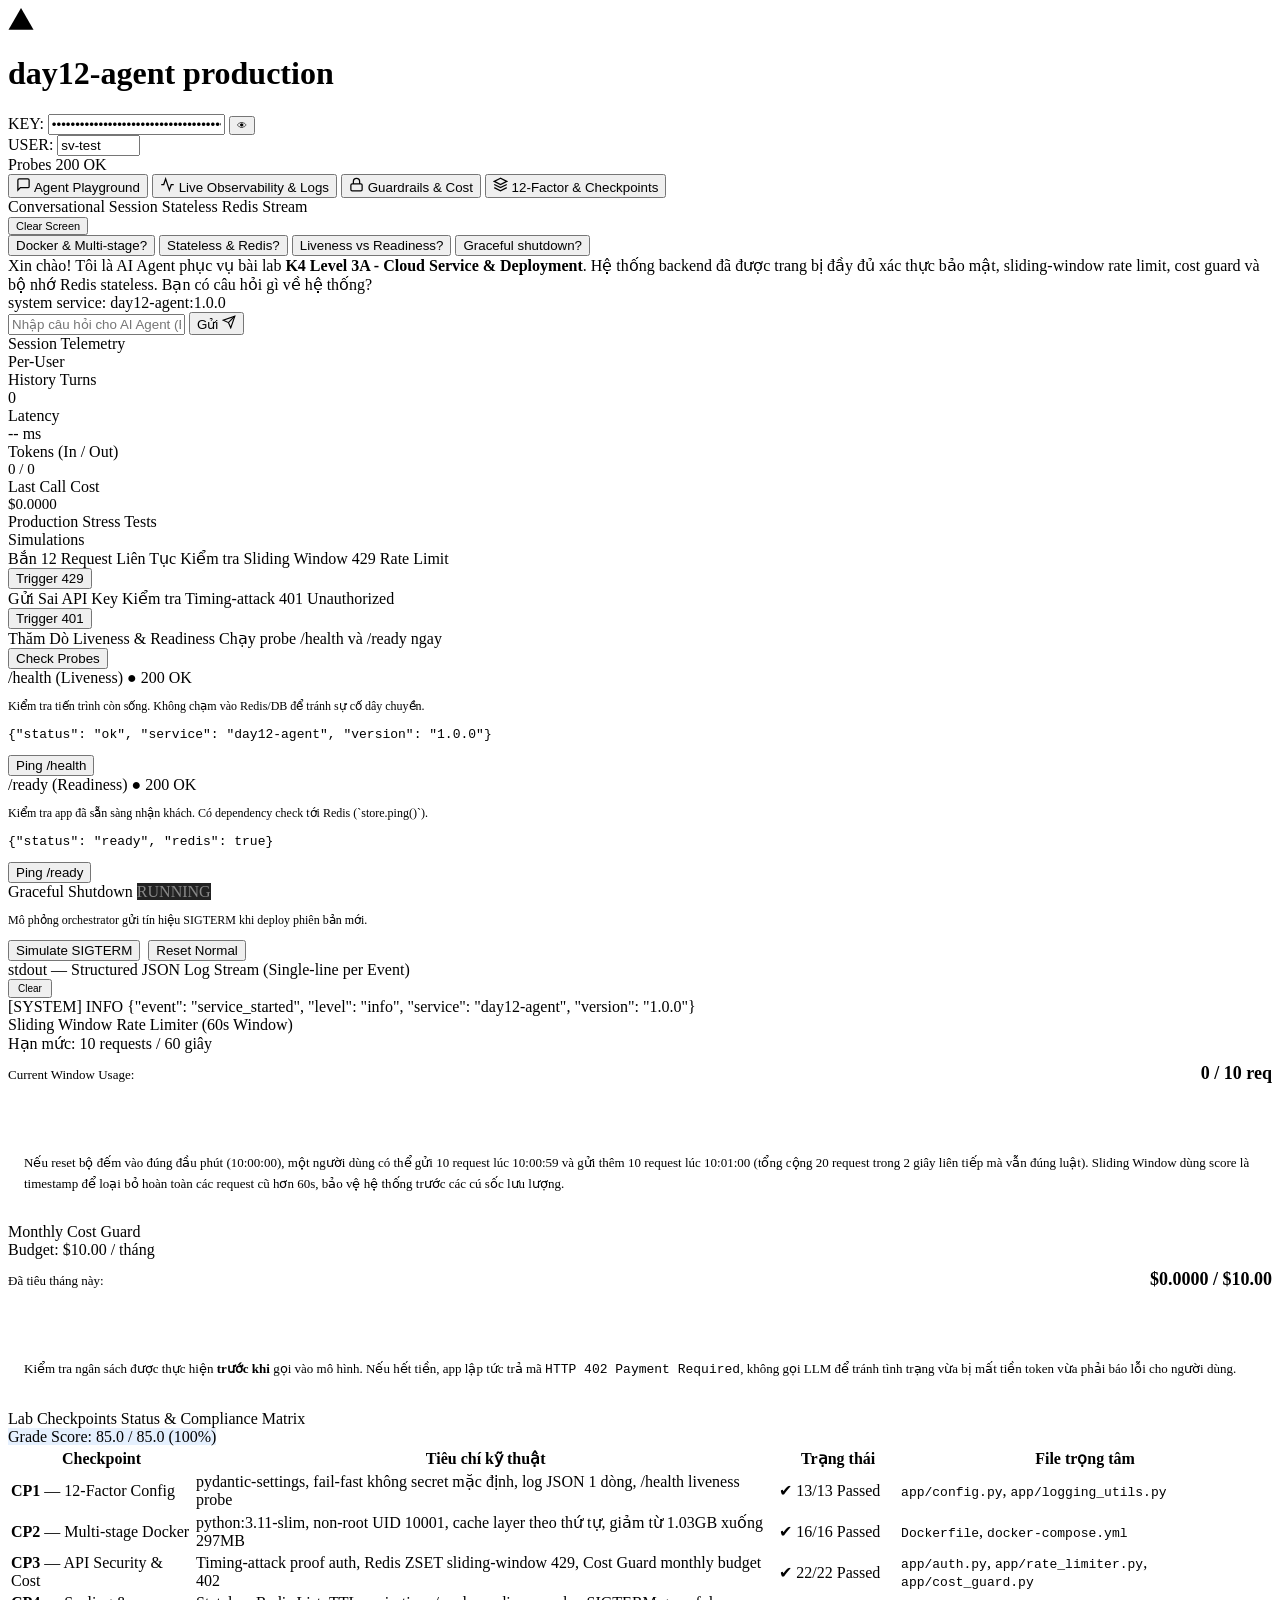
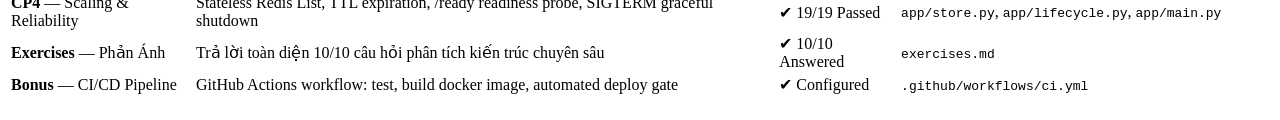
==== app/static/index.html @ 45eea13a "completed lab day12" ====
<!DOCTYPE html>
<html lang="vi">
<head>
  <meta charset="UTF-8">
  <meta name="viewport" content="width=device-width, initial-scale=1.0">
  <title>Vercel — Day 12 Production Agent Dashboard</title>
  <link rel="preconnect" href="https://fonts.googleapis.com">
  <link rel="preconnect" href="https://fonts.gstatic.com" crossorigin>
  <link href="https://fonts.googleapis.com/css2?family=Geist+Mono:wght@400;500;600&family=Geist:wght@300;400;500;600;700&display=swap" rel="stylesheet">
  <link rel="stylesheet" href="/static/style.css">
</head>
<body>
  <div class="app-wrapper">
    <!-- ═══════════════════════════════════════════════════════════════════
         HEADER (VERCEL STYLE)
         ═══════════════════════════════════════════════════════════════════ -->
    <header class="vercel-header">
      <div class="brand-section">
        <!-- Vercel iconic triangle SVG -->
        <svg class="vercel-triangle" viewBox="0 0 75 65" height="22" width="26">
          <path d="M37.59.25l36.95 64H.64l36.95-64z"></path>
        </svg>
        <div class="brand-info">
          <h1>
            day12-agent
            <span class="badge-env"><span class="pulse-dot"></span> production</span>
          </h1>
        </div>
      </div>

      <div class="header-controls">
        <div class="api-key-box" title="Khóa xác thực X-API-Key gửi lên server">
          <label for="apiKeyInput">KEY:</label>
          <input type="password" id="apiKeyInput" value="semEPlix4asnvmZbegWViVqfqOV7K1NkK_iqLrM2Epc" placeholder="X-API-Key">
          <button id="toggleKeyBtn" class="btn-secondary" style="padding: 2px 6px; font-size: 10px;" title="Hiện/Ẩn API Key">👁</button>
        </div>

        <div class="api-key-box" title="Header X-User-Id">
          <label for="userIdInput">USER:</label>
          <input type="text" id="userIdInput" value="sv-test" style="width: 75px;">
        </div>

        <div class="badge-status" id="healthPill">
          <span class="status-indicator"></span>
          <span id="healthPillText">Probes 200 OK</span>
        </div>
      </div>
    </header>

    <!-- ─────────────────────────────────────────────────────────────
         TABS BAR
         ───────────────────────────────────────────────────────────── -->
    <nav class="tabs-bar" role="tablist">
      <button class="tab-btn active" data-tab="tab-playground">
        <svg width="15" height="15" viewBox="0 0 24 24" fill="none" stroke="currentColor" stroke-width="2"><path d="M21 15a2 2 0 0 1-2 2H7l-4 4V5a2 2 0 0 1 2-2h14a2 2 0 0 1 2 2z"></path></svg>
        Agent Playground
      </button>
      <button class="tab-btn" data-tab="tab-observability">
        <svg width="15" height="15" viewBox="0 0 24 24" fill="none" stroke="currentColor" stroke-width="2"><polyline points="22 12 18 12 15 21 9 3 6 12 2 12"></polyline></svg>
        Live Observability & Logs
      </button>
      <button class="tab-btn" data-tab="tab-security">
        <svg width="15" height="15" viewBox="0 0 24 24" fill="none" stroke="currentColor" stroke-width="2"><rect x="3" y="11" width="18" height="11" rx="2" ry="2"></rect><path d="M7 11V7a5 5 0 0 1 10 0v4"></path></svg>
        Guardrails & Cost
      </button>
      <button class="tab-btn" data-tab="tab-architecture">
        <svg width="15" height="15" viewBox="0 0 24 24" fill="none" stroke="currentColor" stroke-width="2"><polygon points="12 2 2 7 12 12 22 7 12 2"></polygon><polyline points="2 17 12 22 22 17"></polyline><polyline points="2 12 12 17 22 12"></polyline></svg>
        12-Factor & Checkpoints
      </button>
    </nav>

    <!-- ─────────────────────────────────────────────────────────────
         TAB 1: AGENT PLAYGROUND & REALTIME METRICS
         ───────────────────────────────────────────────────────────── -->
    <main id="tab-playground" class="tab-content active">
      <div class="playground-grid">
        <!-- Chat Area -->
        <div class="vercel-card chat-container">
          <div class="card-header">
            <div class="card-title">
              Conversational Session
              <span class="sub" id="sessionSub">Stateless Redis Stream</span>
            </div>
            <button class="btn-secondary" id="clearChatBtn" style="font-size: 11px;">Clear Screen</button>
          </div>

          <div class="quick-prompts">
            <button class="prompt-chip" data-q="Docker là gì và tại sao cần multi-stage build?">Docker & Multi-stage?</button>
            <button class="prompt-chip" data-q="Giải thích Stateless Architecture và vai trò của Redis?">Stateless & Redis?</button>
            <button class="prompt-chip" data-q="Liveness probe khác gì so với Readiness probe?">Liveness vs Readiness?</button>
            <button class="prompt-chip" data-q="Graceful shutdown xử lý SIGTERM thế nào?">Graceful shutdown?</button>
          </div>

          <div class="chat-history" id="chatHistory">
            <!-- Initial Greeting -->
            <div class="chat-message agent">
              <div class="chat-bubble">
                Xin chào! Tôi là AI Agent phục vụ bài lab <strong>K4 Level 3A - Cloud Service & Deployment</strong>. 
                Hệ thống backend đã được trang bị đầy đủ xác thực bảo mật, sliding-window rate limit, cost guard và bộ nhớ Redis stateless. Bạn có câu hỏi gì về hệ thống?
              </div>
              <div class="message-meta">
                <span class="meta-pill">system</span>
                <span>service: day12-agent:1.0.0</span>
              </div>
            </div>
          </div>

          <form id="chatForm" class="chat-input-bar">
            <input type="text" id="questionInput" placeholder="Nhập câu hỏi cho AI Agent (Enter để gửi)..." autocomplete="off" required>
            <button type="submit" class="btn-primary" id="sendBtn">
              Gửi
              <svg width="14" height="14" viewBox="0 0 24 24" fill="none" stroke="currentColor" stroke-width="2"><line x1="22" y1="2" x2="11" y2="13"></line><polygon points="22 2 15 22 11 13 2 9 22 2"></polygon></svg>
            </button>
          </form>
        </div>

        <!-- Sidebar Metrics & Simulator Controls -->
        <div class="sidebar-panel">
          <!-- Realtime stats -->
          <div class="vercel-card">
            <div class="card-header">
              <div class="card-title">Session Telemetry</div>
              <span class="sub">Per-User</span>
            </div>
            <div class="metric-group">
              <div class="metric-box">
                <div class="metric-label">History Turns</div>
                <div class="metric-value blue" id="metricHistoryLen">0</div>
              </div>
              <div class="metric-box">
                <div class="metric-label">Latency</div>
                <div class="metric-value green" id="metricLatency">-- ms</div>
              </div>
              <div class="metric-box">
                <div class="metric-label">Tokens (In / Out)</div>
                <div class="metric-value" style="font-size: 15px;" id="metricTokens">0 / 0</div>
              </div>
              <div class="metric-box">
                <div class="metric-label">Last Call Cost</div>
                <div class="metric-value green" style="font-size: 15px;" id="metricCost">$0.0000</div>
              </div>
            </div>
          </div>

          <!-- Interactive Simulators -->
          <div class="vercel-card">
            <div class="card-header">
              <div class="card-title">Production Stress Tests</div>
              <span class="sub">Simulations</span>
            </div>
            <div class="sim-actions">
              <div class="sim-item">
                <div class="desc">
                  <span class="title">Bắn 12 Request Liên Tục</span>
                  <span class="sub">Kiểm tra Sliding Window 429 Rate Limit</span>
                </div>
                <button class="btn-secondary" id="simBurstBtn">Trigger 429</button>
              </div>

              <div class="sim-item">
                <div class="desc">
                  <span class="title">Gửi Sai API Key</span>
                  <span class="sub">Kiểm tra Timing-attack 401 Unauthorized</span>
                </div>
                <button class="btn-secondary" id="simInvalidKeyBtn">Trigger 401</button>
              </div>

              <div class="sim-item">
                <div class="desc">
                  <span class="title">Thăm Dò Liveness & Readiness</span>
                  <span class="sub">Chạy probe /health và /ready ngay</span>
                </div>
                <button class="btn-secondary" id="simProbesBtn">Check Probes</button>
              </div>
            </div>
          </div>
        </div>
      </div>
    </main>

    <!-- ─────────────────────────────────────────────────────────────
         TAB 2: LIVE OBSERVABILITY & CLOUD LOG STREAM
         ───────────────────────────────────────────────────────────── -->
    <section id="tab-observability" class="tab-content">
      <!-- Probes Grid -->
      <div class="probes-grid">
        <div class="probe-card">
          <div class="probe-top">
            <span class="card-title">/health (Liveness)</span>
            <span class="probe-badge ok" id="probeHealthBadge">● 200 OK</span>
          </div>
          <p style="font-size: 12px; color: var(--text-secondary);">
            Kiểm tra tiến trình còn sống. Không chạm vào Redis/DB để tránh sự cố dây chuyền.
          </p>
          <pre class="probe-code" id="probeHealthJson">{"status": "ok", "service": "day12-agent", "version": "1.0.0"}</pre>
          <button class="btn-secondary" id="refreshHealthBtn">Ping /health</button>
        </div>

        <div class="probe-card">
          <div class="probe-top">
            <span class="card-title">/ready (Readiness)</span>
            <span class="probe-badge ok" id="probeReadyBadge">● 200 OK</span>
          </div>
          <p style="font-size: 12px; color: var(--text-secondary);">
            Kiểm tra app đã sẵn sàng nhận khách. Có dependency check tới Redis (`store.ping()`).
          </p>
          <pre class="probe-code" id="probeReadyJson">{"status": "ready", "redis": true}</pre>
          <button class="btn-secondary" id="refreshReadyBtn">Ping /ready</button>
        </div>

        <div class="probe-card">
          <div class="probe-top">
            <span class="card-title">Graceful Shutdown</span>
            <span class="probe-badge" id="shutdownStatusBadge" style="background:#222; color:#888;">RUNNING</span>
          </div>
          <p style="font-size: 12px; color: var(--text-secondary);">
            Mô phỏng orchestrator gửi tín hiệu SIGTERM khi deploy phiên bản mới.
          </p>
          <div style="margin-top: auto; display: flex; gap: 8px;">
            <button class="btn-secondary btn-danger" id="simulateSigtermBtn">Simulate SIGTERM</button>
            <button class="btn-secondary" id="resetLifecycleBtn">Reset Normal</button>
          </div>
        </div>
      </div>

      <!-- Live Terminal Log Window -->
      <div class="terminal-window">
        <div class="terminal-header">
          <div class="terminal-dots">
            <div class="terminal-dot red"></div>
            <div class="terminal-dot yellow"></div>
            <div class="terminal-dot green"></div>
          </div>
          <div class="terminal-title">stdout — Structured JSON Log Stream (Single-line per Event)</div>
          <div style="display: flex; gap: 6px;">
            <button class="btn-secondary" id="clearLogsBtn" style="font-size: 10px; padding: 2px 8px;">Clear</button>
          </div>
        </div>
        <div class="terminal-body" id="logTerminal">
          <!-- Sample Structured Log Lines -->
          <div class="log-line">
            <span class="timestamp">[SYSTEM]</span>
            <span class="tag info">INFO</span>
            <span class="json-content">{"event": "<span class="json-key">service_started</span>", "level": "<span class="json-string">info</span>", "service": "<span class="json-string">day12-agent</span>", "version": "<span class="json-string">1.0.0</span>"}</span>
          </div>
        </div>
      </div>
    </section>

    <!-- ─────────────────────────────────────────────────────────────
         TAB 3: GUARDRAILS & COST CONTROLS
         ───────────────────────────────────────────────────────────── -->
    <section id="tab-security" class="tab-content">
      <div class="playground-grid">
        <div class="vercel-card">
          <div class="card-header">
            <div class="card-title">Sliding Window Rate Limiter (60s Window)</div>
            <span class="sub">Hạn mức: 10 requests / 60 giây</span>
          </div>
          
          <div style="display: flex; justify-content: space-between; align-items: baseline; margin-top: 10px;">
            <span style="font-size: 13px; color: var(--text-secondary);">Current Window Usage:</span>
            <span style="font-family: var(--font-mono); font-size: 18px; font-weight: 600;" id="rateLimitCount">0 / 10 req</span>
          </div>

          <div class="progress-bar-wrap">
            <div class="progress-bar-fill" id="rateLimitBar" style="width: 0%;"></div>
          </div>

          <div style="margin-top: 24px; padding: 16px; background: var(--card-surface); border-radius: var(--radius-md); border: 1px solid var(--border-subtle); font-size: 13px;">
            <div style="font-weight: 600; margin-bottom: 6px; color: #fff;">Tại sao dùng Redis Sorted Set (ZSET) thay vì đếm theo phút?</div>
            <p style="color: var(--text-muted); line-height: 1.6;">
              Nếu reset bộ đếm vào đúng đầu phút (10:00:00), một người dùng có thể gửi 10 request lúc 10:00:59 và gửi thêm 10 request lúc 10:01:00 (tổng cộng 20 request trong 2 giây liên tiếp mà vẫn đúng luật). Sliding Window dùng score là timestamp để loại bỏ hoàn toàn các request cũ hơn 60s, bảo vệ hệ thống trước các cú sốc lưu lượng.
            </p>
          </div>
        </div>

        <div class="vercel-card">
          <div class="card-header">
            <div class="card-title">Monthly Cost Guard</div>
            <span class="sub">Budget: $10.00 / tháng</span>
          </div>

          <div style="display: flex; justify-content: space-between; align-items: baseline; margin-top: 10px;">
            <span style="font-size: 13px; color: var(--text-secondary);">Đã tiêu tháng này:</span>
            <span style="font-family: var(--font-mono); font-size: 18px; font-weight: 600; color: var(--accent-green);" id="costSpentText">$0.0000 / $10.00</span>
          </div>

          <div class="progress-bar-wrap">
            <div class="progress-bar-fill" id="costSpentBar" style="width: 1%;"></div>
          </div>

          <div style="margin-top: 24px; padding: 16px; background: var(--card-surface); border-radius: var(--radius-md); border: 1px solid var(--border-subtle); font-size: 13px;">
            <div style="font-weight: 600; margin-bottom: 6px; color: #fff;">Chặn trước khi gọi LLM:</div>
            <p style="color: var(--text-muted); line-height: 1.6;">
              Kiểm tra ngân sách được thực hiện <strong>trước khi</strong> gọi vào mô hình. Nếu hết tiền, app lập tức trả mã <code>HTTP 402 Payment Required</code>, không gọi LLM để tránh tình trạng vừa bị mất tiền token vừa phải báo lỗi cho người dùng.
            </p>
          </div>
        </div>
      </div>
    </section>

    <!-- ─────────────────────────────────────────────────────────────
         TAB 4: 12-FACTOR & CHECKPOINTS MATRIX
         ───────────────────────────────────────────────────────────── -->
    <section id="tab-architecture" class="tab-content">
      <div class="vercel-card" style="margin-bottom: 24px;">
        <div class="card-header">
          <div class="card-title">Lab Checkpoints Status & Compliance Matrix</div>
          <span class="badge-env" style="background: rgba(0, 112, 243, 0.1); color: var(--accent-blue); border-color: rgba(0, 112, 243, 0.3);">
            Grade Score: 85.0 / 85.0 (100%)
          </span>
        </div>

        <table class="checkpoints-table">
          <thead>
            <tr>
              <th>Checkpoint</th>
              <th>Tiêu chí kỹ thuật</th>
              <th>Trạng thái</th>
              <th>File trọng tâm</th>
            </tr>
          </thead>
          <tbody>
            <tr>
              <td><strong>CP1</strong> — 12-Factor Config</td>
              <td>pydantic-settings, fail-fast không secret mặc định, log JSON 1 dòng, /health liveness probe</td>
              <td><span class="status-pill-ok">✔ 13/13 Passed</span></td>
              <td><code>app/config.py</code>, <code>app/logging_utils.py</code></td>
            </tr>
            <tr>
              <td><strong>CP2</strong> — Multi-stage Docker</td>
              <td>python:3.11-slim, non-root UID 10001, cache layer theo thứ tự, giảm từ 1.03GB xuống 297MB</td>
              <td><span class="status-pill-ok">✔ 16/16 Passed</span></td>
              <td><code>Dockerfile</code>, <code>docker-compose.yml</code></td>
            </tr>
            <tr>
              <td><strong>CP3</strong> — API Security & Cost</td>
              <td>Timing-attack proof auth, Redis ZSET sliding-window 429, Cost Guard monthly budget 402</td>
              <td><span class="status-pill-ok">✔ 22/22 Passed</span></td>
              <td><code>app/auth.py</code>, <code>app/rate_limiter.py</code>, <code>app/cost_guard.py</code></td>
            </tr>
            <tr>
              <td><strong>CP4</strong> — Scaling & Reliability</td>
              <td>Stateless Redis List, TTL expiration, /ready readiness probe, SIGTERM graceful shutdown</td>
              <td><span class="status-pill-ok">✔ 19/19 Passed</span></td>
              <td><code>app/store.py</code>, <code>app/lifecycle.py</code>, <code>app/main.py</code></td>
            </tr>
            <tr>
              <td><strong>Exercises</strong> — Phản Ánh</td>
              <td>Trả lời toàn diện 10/10 câu hỏi phân tích kiến trúc chuyên sâu</td>
              <td><span class="status-pill-ok">✔ 10/10 Answered</span></td>
              <td><code>exercises.md</code></td>
            </tr>
            <tr>
              <td><strong>Bonus</strong> — CI/CD Pipeline</td>
              <td>GitHub Actions workflow: test, build docker image, automated deploy gate</td>
              <td><span class="status-pill-ok">✔ Configured</span></td>
              <td><code>.github/workflows/ci.yml</code></td>
            </tr>
          </tbody>
        </table>
      </div>
    </section>
  </div>

  <div class="toast-container" id="toastContainer"></div>

  <script src="/static/app.js"></script>
</body>
</html>
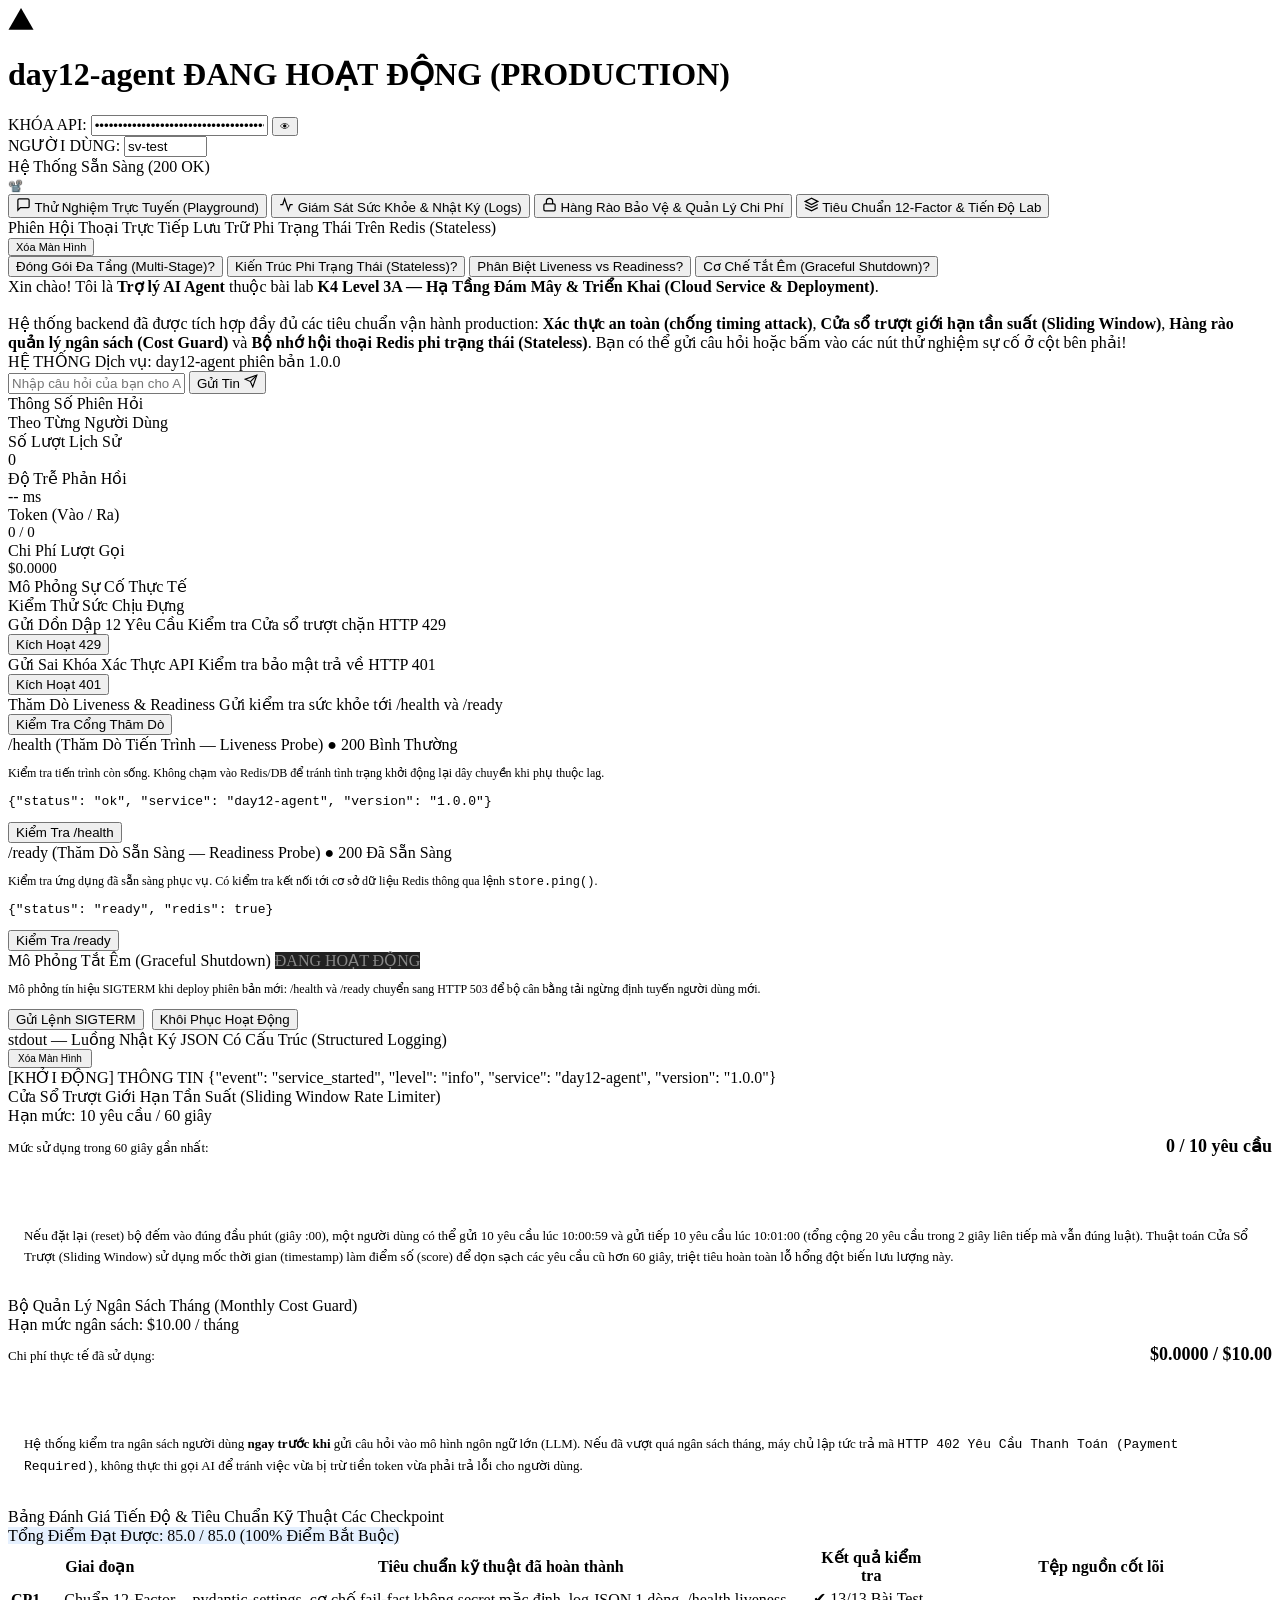
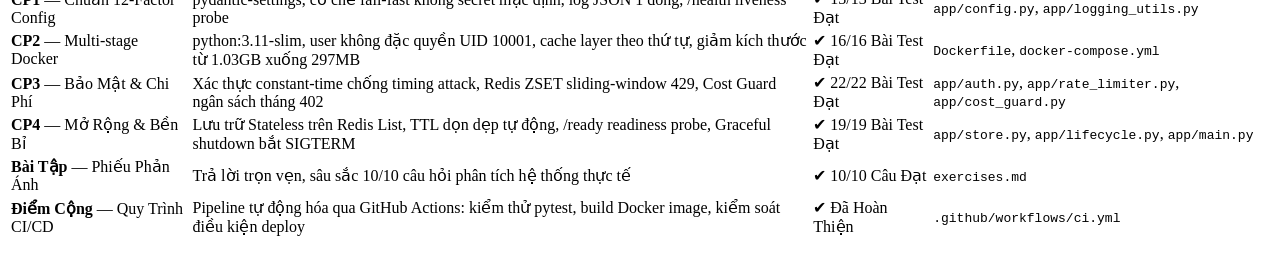
==== commit ba4ef2ce: "completed" ====
--- a/app/static/index.html
+++ b/app/static/index.html
@@ -3,7 +3,7 @@
 <head>
   <meta charset="UTF-8">
   <meta name="viewport" content="width=device-width, initial-scale=1.0">
-  <title>Vercel — Day 12 Production Agent Dashboard</title>
+  <title>Bảng Điều Khiển AI Agent Chuẩn Production — Vercel Design</title>
   <link rel="preconnect" href="https://fonts.googleapis.com">
   <link rel="preconnect" href="https://fonts.gstatic.com" crossorigin>
   <link href="https://fonts.googleapis.com/css2?family=Geist+Mono:wght@400;500;600&family=Geist:wght@300;400;500;600;700&display=swap" rel="stylesheet">
@@ -12,165 +12,171 @@
 <body>
   <div class="app-wrapper">
     <!-- ═══════════════════════════════════════════════════════════════════
-         HEADER (VERCEL STYLE)
+         THANH TIÊU ĐỀ & ĐIỀU HƯỚNG CHÍNH (PHONG CÁCH VERCEL)
          ═══════════════════════════════════════════════════════════════════ -->
     <header class="vercel-header">
       <div class="brand-section">
-        <!-- Vercel iconic triangle SVG -->
+        <!-- Logo tam giác tối giản biểu tượng của Vercel -->
         <svg class="vercel-triangle" viewBox="0 0 75 65" height="22" width="26">
           <path d="M37.59.25l36.95 64H.64l36.95-64z"></path>
         </svg>
         <div class="brand-info">
           <h1>
             day12-agent
-            <span class="badge-env"><span class="pulse-dot"></span> production</span>
+            <span class="badge-env"><span class="pulse-dot"></span> ĐANG HOẠT ĐỘNG (PRODUCTION)</span>
           </h1>
         </div>
       </div>
 
       <div class="header-controls">
-        <div class="api-key-box" title="Khóa xác thực X-API-Key gửi lên server">
-          <label for="apiKeyInput">KEY:</label>
-          <input type="password" id="apiKeyInput" value="semEPlix4asnvmZbegWViVqfqOV7K1NkK_iqLrM2Epc" placeholder="X-API-Key">
-          <button id="toggleKeyBtn" class="btn-secondary" style="padding: 2px 6px; font-size: 10px;" title="Hiện/Ẩn API Key">👁</button>
-        </div>
-
-        <div class="api-key-box" title="Header X-User-Id">
-          <label for="userIdInput">USER:</label>
+        <div class="api-key-box" title="Khóa xác thực API gửi qua Header X-API-Key">
+          <label for="apiKeyInput">KHÓA API:</label>
+          <input type="password" id="apiKeyInput" value="semEPlix4asnvmZbegWViVqfqOV7K1NkK_iqLrM2Epc" placeholder="Nhập X-API-Key">
+          <button id="toggleKeyBtn" class="btn-secondary" style="padding: 2px 6px; font-size: 10px;" title="Hiện / Ẩn Khóa API">👁</button>
+        </div>
+
+        <div class="api-key-box" title="Mã định danh người dùng gửi qua Header X-User-Id">
+          <label for="userIdInput">NGƯỜI DÙNG:</label>
           <input type="text" id="userIdInput" value="sv-test" style="width: 75px;">
         </div>
 
-        <div class="badge-status" id="healthPill">
+        <div class="badge-status" id="healthPill" title="Trạng thái liveness và readiness probes">
           <span class="status-indicator"></span>
-          <span id="healthPillText">Probes 200 OK</span>
-        </div>
+          <span id="healthPillText">Hệ Thống Sẵn Sàng (200 OK)</span>
+        </div>
+
+        <a href="/static/slides.html" target="_blank" class="btn-secondary" style="text-decoration: none; color: #fff; font-size: 12px; display: inline-flex; align-items: center; gap: 6px;" title="Mở Slide thuyết trình luồng bài lab">
+          <span>📽️</span> Trình Chiếu Slide
+        </a>
       </div>
     </header>
 
     <!-- ─────────────────────────────────────────────────────────────
-         TABS BAR
+         THANH ĐIỀU HƯỚNG CÁC PHÂN HỆ (TABS)
          ───────────────────────────────────────────────────────────── -->
     <nav class="tabs-bar" role="tablist">
       <button class="tab-btn active" data-tab="tab-playground">
         <svg width="15" height="15" viewBox="0 0 24 24" fill="none" stroke="currentColor" stroke-width="2"><path d="M21 15a2 2 0 0 1-2 2H7l-4 4V5a2 2 0 0 1 2-2h14a2 2 0 0 1 2 2z"></path></svg>
-        Agent Playground
+        Thử Nghiệm Trực Tuyến (Playground)
       </button>
       <button class="tab-btn" data-tab="tab-observability">
         <svg width="15" height="15" viewBox="0 0 24 24" fill="none" stroke="currentColor" stroke-width="2"><polyline points="22 12 18 12 15 21 9 3 6 12 2 12"></polyline></svg>
-        Live Observability & Logs
+        Giám Sát Sức Khỏe & Nhật Ký (Logs)
       </button>
       <button class="tab-btn" data-tab="tab-security">
         <svg width="15" height="15" viewBox="0 0 24 24" fill="none" stroke="currentColor" stroke-width="2"><rect x="3" y="11" width="18" height="11" rx="2" ry="2"></rect><path d="M7 11V7a5 5 0 0 1 10 0v4"></path></svg>
-        Guardrails & Cost
+        Hàng Rào Bảo Vệ & Quản Lý Chi Phí
       </button>
       <button class="tab-btn" data-tab="tab-architecture">
         <svg width="15" height="15" viewBox="0 0 24 24" fill="none" stroke="currentColor" stroke-width="2"><polygon points="12 2 2 7 12 12 22 7 12 2"></polygon><polyline points="2 17 12 22 22 17"></polyline><polyline points="2 12 12 17 22 12"></polyline></svg>
-        12-Factor & Checkpoints
+        Tiêu Chuẩn 12-Factor & Tiến Độ Lab
       </button>
     </nav>
 
     <!-- ─────────────────────────────────────────────────────────────
-         TAB 1: AGENT PLAYGROUND & REALTIME METRICS
+         PHÂN HỆ 1: THỬ NGHIỆM AGENT & ĐO LƯỜNG THỰC TẾ
          ───────────────────────────────────────────────────────────── -->
     <main id="tab-playground" class="tab-content active">
       <div class="playground-grid">
-        <!-- Chat Area -->
+        <!-- Khung hội thoại AI -->
         <div class="vercel-card chat-container">
           <div class="card-header">
             <div class="card-title">
-              Conversational Session
-              <span class="sub" id="sessionSub">Stateless Redis Stream</span>
-            </div>
-            <button class="btn-secondary" id="clearChatBtn" style="font-size: 11px;">Clear Screen</button>
-          </div>
-
+              Phiên Hội Thoại Trực Tiếp
+              <span class="sub" id="sessionSub">Lưu Trữ Phi Trạng Thái Trên Redis (Stateless)</span>
+            </div>
+            <button class="btn-secondary" id="clearChatBtn" style="font-size: 11px;">Xóa Màn Hình</button>
+          </div>
+
+          <!-- Các câu hỏi mẫu chuẩn tiếng Việt -->
           <div class="quick-prompts">
-            <button class="prompt-chip" data-q="Docker là gì và tại sao cần multi-stage build?">Docker & Multi-stage?</button>
-            <button class="prompt-chip" data-q="Giải thích Stateless Architecture và vai trò của Redis?">Stateless & Redis?</button>
-            <button class="prompt-chip" data-q="Liveness probe khác gì so với Readiness probe?">Liveness vs Readiness?</button>
-            <button class="prompt-chip" data-q="Graceful shutdown xử lý SIGTERM thế nào?">Graceful shutdown?</button>
+            <button class="prompt-chip" data-q="Docker là gì và tại sao cần multi-stage build?">Đóng Gói Đa Tầng (Multi-Stage)?</button>
+            <button class="prompt-chip" data-q="Giải thích Stateless Architecture và vai trò của Redis?">Kiến Trúc Phi Trạng Thái (Stateless)?</button>
+            <button class="prompt-chip" data-q="Liveness probe khác gì so với Readiness probe?">Phân Biệt Liveness vs Readiness?</button>
+            <button class="prompt-chip" data-q="Graceful shutdown xử lý tín hiệu SIGTERM như thế nào?">Cơ Chế Tắt Êm (Graceful Shutdown)?</button>
           </div>
 
           <div class="chat-history" id="chatHistory">
-            <!-- Initial Greeting -->
+            <!-- Lời chào mở đầu -->
             <div class="chat-message agent">
               <div class="chat-bubble">
-                Xin chào! Tôi là AI Agent phục vụ bài lab <strong>K4 Level 3A - Cloud Service & Deployment</strong>. 
-                Hệ thống backend đã được trang bị đầy đủ xác thực bảo mật, sliding-window rate limit, cost guard và bộ nhớ Redis stateless. Bạn có câu hỏi gì về hệ thống?
+                Xin chào! Tôi là <strong>Trợ lý AI Agent</strong> thuộc bài lab <strong>K4 Level 3A — Hạ Tầng Đám Mây & Triển Khai (Cloud Service & Deployment)</strong>.<br><br>
+                Hệ thống backend đã được tích hợp đầy đủ các tiêu chuẩn vận hành production: <strong>Xác thực an toàn (chống timing attack)</strong>, <strong>Cửa sổ trượt giới hạn tần suất (Sliding Window)</strong>, <strong>Hàng rào quản lý ngân sách (Cost Guard)</strong> và <strong>Bộ nhớ hội thoại Redis phi trạng thái (Stateless)</strong>. Bạn có thể gửi câu hỏi hoặc bấm vào các nút thử nghiệm sự cố ở cột bên phải!
               </div>
               <div class="message-meta">
-                <span class="meta-pill">system</span>
-                <span>service: day12-agent:1.0.0</span>
-              </div>
-            </div>
-          </div>
-
+                <span class="meta-pill">HỆ THỐNG</span>
+                <span>Dịch vụ: day12-agent phiên bản 1.0.0</span>
+              </div>
+            </div>
+          </div>
+
+          <!-- Ô nhập tin nhắn -->
           <form id="chatForm" class="chat-input-bar">
-            <input type="text" id="questionInput" placeholder="Nhập câu hỏi cho AI Agent (Enter để gửi)..." autocomplete="off" required>
+            <input type="text" id="questionInput" placeholder="Nhập câu hỏi của bạn cho AI Agent (Nhấn Enter để gửi)..." autocomplete="off" required>
             <button type="submit" class="btn-primary" id="sendBtn">
-              Gửi
+              Gửi Tin
               <svg width="14" height="14" viewBox="0 0 24 24" fill="none" stroke="currentColor" stroke-width="2"><line x1="22" y1="2" x2="11" y2="13"></line><polygon points="22 2 15 22 11 13 2 9 22 2"></polygon></svg>
             </button>
           </form>
         </div>
 
-        <!-- Sidebar Metrics & Simulator Controls -->
+        <!-- Cột thông số đo lường & Bộ mô phỏng sự cố -->
         <div class="sidebar-panel">
-          <!-- Realtime stats -->
+          <!-- Thẻ thông số thời gian thực -->
           <div class="vercel-card">
             <div class="card-header">
-              <div class="card-title">Session Telemetry</div>
-              <span class="sub">Per-User</span>
+              <div class="card-title">Thông Số Phiên Hỏi</div>
+              <span class="sub">Theo Từng Người Dùng</span>
             </div>
             <div class="metric-group">
               <div class="metric-box">
-                <div class="metric-label">History Turns</div>
+                <div class="metric-label">Số Lượt Lịch Sử</div>
                 <div class="metric-value blue" id="metricHistoryLen">0</div>
               </div>
               <div class="metric-box">
-                <div class="metric-label">Latency</div>
+                <div class="metric-label">Độ Trễ Phản Hồi</div>
                 <div class="metric-value green" id="metricLatency">-- ms</div>
               </div>
               <div class="metric-box">
-                <div class="metric-label">Tokens (In / Out)</div>
+                <div class="metric-label">Token (Vào / Ra)</div>
                 <div class="metric-value" style="font-size: 15px;" id="metricTokens">0 / 0</div>
               </div>
               <div class="metric-box">
-                <div class="metric-label">Last Call Cost</div>
+                <div class="metric-label">Chi Phí Lượt Gọi</div>
                 <div class="metric-value green" style="font-size: 15px;" id="metricCost">$0.0000</div>
               </div>
             </div>
           </div>
 
-          <!-- Interactive Simulators -->
+          <!-- Thử nghiệm tải và kiểm tra sự cố -->
           <div class="vercel-card">
             <div class="card-header">
-              <div class="card-title">Production Stress Tests</div>
-              <span class="sub">Simulations</span>
+              <div class="card-title">Mô Phỏng Sự Cố Thực Tế</div>
+              <span class="sub">Kiểm Thử Sức Chịu Đựng</span>
             </div>
             <div class="sim-actions">
               <div class="sim-item">
                 <div class="desc">
-                  <span class="title">Bắn 12 Request Liên Tục</span>
-                  <span class="sub">Kiểm tra Sliding Window 429 Rate Limit</span>
+                  <span class="title">Gửi Dồn Dập 12 Yêu Cầu</span>
+                  <span class="sub">Kiểm tra Cửa sổ trượt chặn HTTP 429</span>
                 </div>
-                <button class="btn-secondary" id="simBurstBtn">Trigger 429</button>
+                <button class="btn-secondary" id="simBurstBtn">Kích Hoạt 429</button>
               </div>
 
               <div class="sim-item">
                 <div class="desc">
-                  <span class="title">Gửi Sai API Key</span>
-                  <span class="sub">Kiểm tra Timing-attack 401 Unauthorized</span>
+                  <span class="title">Gửi Sai Khóa Xác Thực API</span>
+                  <span class="sub">Kiểm tra bảo mật trả về HTTP 401</span>
                 </div>
-                <button class="btn-secondary" id="simInvalidKeyBtn">Trigger 401</button>
+                <button class="btn-secondary" id="simInvalidKeyBtn">Kích Hoạt 401</button>
               </div>
 
               <div class="sim-item">
                 <div class="desc">
                   <span class="title">Thăm Dò Liveness & Readiness</span>
-                  <span class="sub">Chạy probe /health và /ready ngay</span>
+                  <span class="sub">Gửi kiểm tra sức khỏe tới /health và /ready</span>
                 </div>
-                <button class="btn-secondary" id="simProbesBtn">Check Probes</button>
+                <button class="btn-secondary" id="simProbesBtn">Kiểm Tra Cổng Thăm Dò</button>
               </div>
             </div>
           </div>
@@ -179,51 +185,51 @@
     </main>
 
     <!-- ─────────────────────────────────────────────────────────────
-         TAB 2: LIVE OBSERVABILITY & CLOUD LOG STREAM
+         PHÂN HỆ 2: GIÁM SÁT PROBES & NHẬT KÝ LOG TRỰC TIẾP
          ───────────────────────────────────────────────────────────── -->
     <section id="tab-observability" class="tab-content">
-      <!-- Probes Grid -->
+      <!-- Bộ thẻ thăm dò Probes -->
       <div class="probes-grid">
         <div class="probe-card">
           <div class="probe-top">
-            <span class="card-title">/health (Liveness)</span>
-            <span class="probe-badge ok" id="probeHealthBadge">● 200 OK</span>
+            <span class="card-title">/health (Thăm Dò Tiến Trình — Liveness Probe)</span>
+            <span class="probe-badge ok" id="probeHealthBadge">● 200 Bình Thường</span>
           </div>
           <p style="font-size: 12px; color: var(--text-secondary);">
-            Kiểm tra tiến trình còn sống. Không chạm vào Redis/DB để tránh sự cố dây chuyền.
+            Kiểm tra tiến trình còn sống. Không chạm vào Redis/DB để tránh tình trạng khởi động lại dây chuyền khi phụ thuộc lag.
           </p>
           <pre class="probe-code" id="probeHealthJson">{"status": "ok", "service": "day12-agent", "version": "1.0.0"}</pre>
-          <button class="btn-secondary" id="refreshHealthBtn">Ping /health</button>
+          <button class="btn-secondary" id="refreshHealthBtn">Kiểm Tra /health</button>
         </div>
 
         <div class="probe-card">
           <div class="probe-top">
-            <span class="card-title">/ready (Readiness)</span>
-            <span class="probe-badge ok" id="probeReadyBadge">● 200 OK</span>
+            <span class="card-title">/ready (Thăm Dò Sẵn Sàng — Readiness Probe)</span>
+            <span class="probe-badge ok" id="probeReadyBadge">● 200 Đã Sẵn Sàng</span>
           </div>
           <p style="font-size: 12px; color: var(--text-secondary);">
-            Kiểm tra app đã sẵn sàng nhận khách. Có dependency check tới Redis (`store.ping()`).
+            Kiểm tra ứng dụng đã sẵn sàng phục vụ. Có kiểm tra kết nối tới cơ sở dữ liệu Redis thông qua lệnh <code>store.ping()</code>.
           </p>
           <pre class="probe-code" id="probeReadyJson">{"status": "ready", "redis": true}</pre>
-          <button class="btn-secondary" id="refreshReadyBtn">Ping /ready</button>
+          <button class="btn-secondary" id="refreshReadyBtn">Kiểm Tra /ready</button>
         </div>
 
         <div class="probe-card">
           <div class="probe-top">
-            <span class="card-title">Graceful Shutdown</span>
-            <span class="probe-badge" id="shutdownStatusBadge" style="background:#222; color:#888;">RUNNING</span>
+            <span class="card-title">Mô Phỏng Tắt Êm (Graceful Shutdown)</span>
+            <span class="probe-badge" id="shutdownStatusBadge" style="background:#222; color:#888;">ĐANG HOẠT ĐỘNG</span>
           </div>
           <p style="font-size: 12px; color: var(--text-secondary);">
-            Mô phỏng orchestrator gửi tín hiệu SIGTERM khi deploy phiên bản mới.
+            Mô phỏng tín hiệu SIGTERM khi deploy phiên bản mới: /health và /ready chuyển sang HTTP 503 để bộ cân bằng tải ngừng định tuyến người dùng mới.
           </p>
           <div style="margin-top: auto; display: flex; gap: 8px;">
-            <button class="btn-secondary btn-danger" id="simulateSigtermBtn">Simulate SIGTERM</button>
-            <button class="btn-secondary" id="resetLifecycleBtn">Reset Normal</button>
-          </div>
-        </div>
-      </div>
-
-      <!-- Live Terminal Log Window -->
+            <button class="btn-secondary btn-danger" id="simulateSigtermBtn">Gửi Lệnh SIGTERM</button>
+            <button class="btn-secondary" id="resetLifecycleBtn">Khôi Phục Hoạt Động</button>
+          </div>
+        </div>
+      </div>
+
+      <!-- Cửa sổ màn hình Terminal Log chuẩn Cloud (Single-line JSON) -->
       <div class="terminal-window">
         <div class="terminal-header">
           <div class="terminal-dots">
@@ -231,16 +237,16 @@
             <div class="terminal-dot yellow"></div>
             <div class="terminal-dot green"></div>
           </div>
-          <div class="terminal-title">stdout — Structured JSON Log Stream (Single-line per Event)</div>
+          <div class="terminal-title">stdout — Luồng Nhật Ký JSON Có Cấu Trúc (Structured Logging)</div>
           <div style="display: flex; gap: 6px;">
-            <button class="btn-secondary" id="clearLogsBtn" style="font-size: 10px; padding: 2px 8px;">Clear</button>
+            <button class="btn-secondary" id="clearLogsBtn" style="font-size: 10px; padding: 2px 8px;">Xóa Màn Hình</button>
           </div>
         </div>
         <div class="terminal-body" id="logTerminal">
-          <!-- Sample Structured Log Lines -->
+          <!-- Dòng log mẫu -->
           <div class="log-line">
-            <span class="timestamp">[SYSTEM]</span>
-            <span class="tag info">INFO</span>
+            <span class="timestamp">[KHỞI ĐỘNG]</span>
+            <span class="tag info">THÔNG TIN</span>
             <span class="json-content">{"event": "<span class="json-key">service_started</span>", "level": "<span class="json-string">info</span>", "service": "<span class="json-string">day12-agent</span>", "version": "<span class="json-string">1.0.0</span>"}</span>
           </div>
         </div>
@@ -248,19 +254,19 @@
     </section>
 
     <!-- ─────────────────────────────────────────────────────────────
-         TAB 3: GUARDRAILS & COST CONTROLS
+         PHÂN HỆ 3: HÀNG RÀO BẢO VỆ & QUẢN LÝ CHI PHÍ
          ───────────────────────────────────────────────────────────── -->
     <section id="tab-security" class="tab-content">
       <div class="playground-grid">
         <div class="vercel-card">
           <div class="card-header">
-            <div class="card-title">Sliding Window Rate Limiter (60s Window)</div>
-            <span class="sub">Hạn mức: 10 requests / 60 giây</span>
+            <div class="card-title">Cửa Sổ Trượt Giới Hạn Tần Suất (Sliding Window Rate Limiter)</div>
+            <span class="sub">Hạn mức: 10 yêu cầu / 60 giây</span>
           </div>
           
           <div style="display: flex; justify-content: space-between; align-items: baseline; margin-top: 10px;">
-            <span style="font-size: 13px; color: var(--text-secondary);">Current Window Usage:</span>
-            <span style="font-family: var(--font-mono); font-size: 18px; font-weight: 600;" id="rateLimitCount">0 / 10 req</span>
+            <span style="font-size: 13px; color: var(--text-secondary);">Mức sử dụng trong 60 giây gần nhất:</span>
+            <span style="font-family: var(--font-mono); font-size: 18px; font-weight: 600;" id="rateLimitCount">0 / 10 yêu cầu</span>
           </div>
 
           <div class="progress-bar-wrap">
@@ -268,21 +274,21 @@
           </div>
 
           <div style="margin-top: 24px; padding: 16px; background: var(--card-surface); border-radius: var(--radius-md); border: 1px solid var(--border-subtle); font-size: 13px;">
-            <div style="font-weight: 600; margin-bottom: 6px; color: #fff;">Tại sao dùng Redis Sorted Set (ZSET) thay vì đếm theo phút?</div>
+            <div style="font-weight: 600; margin-bottom: 6px; color: #fff;">Tại sao dùng Redis Sorted Set (ZSET) thay vì đếm cố định theo phút?</div>
             <p style="color: var(--text-muted); line-height: 1.6;">
-              Nếu reset bộ đếm vào đúng đầu phút (10:00:00), một người dùng có thể gửi 10 request lúc 10:00:59 và gửi thêm 10 request lúc 10:01:00 (tổng cộng 20 request trong 2 giây liên tiếp mà vẫn đúng luật). Sliding Window dùng score là timestamp để loại bỏ hoàn toàn các request cũ hơn 60s, bảo vệ hệ thống trước các cú sốc lưu lượng.
+              Nếu đặt lại (reset) bộ đếm vào đúng đầu phút (giây :00), một người dùng có thể gửi 10 yêu cầu lúc 10:00:59 và gửi tiếp 10 yêu cầu lúc 10:01:00 (tổng cộng 20 yêu cầu trong 2 giây liên tiếp mà vẫn đúng luật). Thuật toán Cửa Sổ Trượt (Sliding Window) sử dụng mốc thời gian (timestamp) làm điểm số (score) để dọn sạch các yêu cầu cũ hơn 60 giây, triệt tiêu hoàn toàn lỗ hổng đột biến lưu lượng này.
             </p>
           </div>
         </div>
 
         <div class="vercel-card">
           <div class="card-header">
-            <div class="card-title">Monthly Cost Guard</div>
-            <span class="sub">Budget: $10.00 / tháng</span>
+            <div class="card-title">Bộ Quản Lý Ngân Sách Tháng (Monthly Cost Guard)</div>
+            <span class="sub">Hạn mức ngân sách: $10.00 / tháng</span>
           </div>
 
           <div style="display: flex; justify-content: space-between; align-items: baseline; margin-top: 10px;">
-            <span style="font-size: 13px; color: var(--text-secondary);">Đã tiêu tháng này:</span>
+            <span style="font-size: 13px; color: var(--text-secondary);">Chi phí thực tế đã sử dụng:</span>
             <span style="font-family: var(--font-mono); font-size: 18px; font-weight: 600; color: var(--accent-green);" id="costSpentText">$0.0000 / $10.00</span>
           </div>
 
@@ -291,9 +297,9 @@
           </div>
 
           <div style="margin-top: 24px; padding: 16px; background: var(--card-surface); border-radius: var(--radius-md); border: 1px solid var(--border-subtle); font-size: 13px;">
-            <div style="font-weight: 600; margin-bottom: 6px; color: #fff;">Chặn trước khi gọi LLM:</div>
+            <div style="font-weight: 600; margin-bottom: 6px; color: #fff;">Nguyên tắc chặn trước khi phát sinh chi phí:</div>
             <p style="color: var(--text-muted); line-height: 1.6;">
-              Kiểm tra ngân sách được thực hiện <strong>trước khi</strong> gọi vào mô hình. Nếu hết tiền, app lập tức trả mã <code>HTTP 402 Payment Required</code>, không gọi LLM để tránh tình trạng vừa bị mất tiền token vừa phải báo lỗi cho người dùng.
+              Hệ thống kiểm tra ngân sách người dùng <strong>ngay trước khi</strong> gửi câu hỏi vào mô hình ngôn ngữ lớn (LLM). Nếu đã vượt quá ngân sách tháng, máy chủ lập tức trả mã <code>HTTP 402 Yêu Cầu Thanh Toán (Payment Required)</code>, không thực thi gọi AI để tránh việc vừa bị trừ tiền token vừa phải trả lỗi cho người dùng.
             </p>
           </div>
         </div>
@@ -301,61 +307,61 @@
     </section>
 
     <!-- ─────────────────────────────────────────────────────────────
-         TAB 4: 12-FACTOR & CHECKPOINTS MATRIX
+         PHÂN HỆ 4: TIÊU CHUẨN 12-FACTOR & BẢNG TIẾN ĐỘ LAB
          ───────────────────────────────────────────────────────────── -->
     <section id="tab-architecture" class="tab-content">
       <div class="vercel-card" style="margin-bottom: 24px;">
         <div class="card-header">
-          <div class="card-title">Lab Checkpoints Status & Compliance Matrix</div>
+          <div class="card-title">Bảng Đánh Giá Tiến Độ & Tiêu Chuẩn Kỹ Thuật Các Checkpoint</div>
           <span class="badge-env" style="background: rgba(0, 112, 243, 0.1); color: var(--accent-blue); border-color: rgba(0, 112, 243, 0.3);">
-            Grade Score: 85.0 / 85.0 (100%)
+            Tổng Điểm Đạt Được: 85.0 / 85.0 (100% Điểm Bắt Buộc)
           </span>
         </div>
 
         <table class="checkpoints-table">
           <thead>
             <tr>
-              <th>Checkpoint</th>
-              <th>Tiêu chí kỹ thuật</th>
-              <th>Trạng thái</th>
-              <th>File trọng tâm</th>
+              <th>Giai đoạn</th>
+              <th>Tiêu chuẩn kỹ thuật đã hoàn thành</th>
+              <th>Kết quả kiểm tra</th>
+              <th>Tệp nguồn cốt lõi</th>
             </tr>
           </thead>
           <tbody>
             <tr>
-              <td><strong>CP1</strong> — 12-Factor Config</td>
-              <td>pydantic-settings, fail-fast không secret mặc định, log JSON 1 dòng, /health liveness probe</td>
-              <td><span class="status-pill-ok">✔ 13/13 Passed</span></td>
+              <td><strong>CP1</strong> — Chuẩn 12-Factor Config</td>
+              <td>pydantic-settings, cơ chế fail-fast không secret mặc định, log JSON 1 dòng, /health liveness probe</td>
+              <td><span class="status-pill-ok">✔ 13/13 Bài Test Đạt</span></td>
               <td><code>app/config.py</code>, <code>app/logging_utils.py</code></td>
             </tr>
             <tr>
               <td><strong>CP2</strong> — Multi-stage Docker</td>
-              <td>python:3.11-slim, non-root UID 10001, cache layer theo thứ tự, giảm từ 1.03GB xuống 297MB</td>
-              <td><span class="status-pill-ok">✔ 16/16 Passed</span></td>
+              <td>python:3.11-slim, user không đặc quyền UID 10001, cache layer theo thứ tự, giảm kích thước từ 1.03GB xuống 297MB</td>
+              <td><span class="status-pill-ok">✔ 16/16 Bài Test Đạt</span></td>
               <td><code>Dockerfile</code>, <code>docker-compose.yml</code></td>
             </tr>
             <tr>
-              <td><strong>CP3</strong> — API Security & Cost</td>
-              <td>Timing-attack proof auth, Redis ZSET sliding-window 429, Cost Guard monthly budget 402</td>
-              <td><span class="status-pill-ok">✔ 22/22 Passed</span></td>
+              <td><strong>CP3</strong> — Bảo Mật & Chi Phí</td>
+              <td>Xác thực constant-time chống timing attack, Redis ZSET sliding-window 429, Cost Guard ngân sách tháng 402</td>
+              <td><span class="status-pill-ok">✔ 22/22 Bài Test Đạt</span></td>
               <td><code>app/auth.py</code>, <code>app/rate_limiter.py</code>, <code>app/cost_guard.py</code></td>
             </tr>
             <tr>
-              <td><strong>CP4</strong> — Scaling & Reliability</td>
-              <td>Stateless Redis List, TTL expiration, /ready readiness probe, SIGTERM graceful shutdown</td>
-              <td><span class="status-pill-ok">✔ 19/19 Passed</span></td>
+              <td><strong>CP4</strong> — Mở Rộng & Bền Bỉ</td>
+              <td>Lưu trữ Stateless trên Redis List, TTL dọn dẹp tự động, /ready readiness probe, Graceful shutdown bắt SIGTERM</td>
+              <td><span class="status-pill-ok">✔ 19/19 Bài Test Đạt</span></td>
               <td><code>app/store.py</code>, <code>app/lifecycle.py</code>, <code>app/main.py</code></td>
             </tr>
             <tr>
-              <td><strong>Exercises</strong> — Phản Ánh</td>
-              <td>Trả lời toàn diện 10/10 câu hỏi phân tích kiến trúc chuyên sâu</td>
-              <td><span class="status-pill-ok">✔ 10/10 Answered</span></td>
+              <td><strong>Bài Tập</strong> — Phiếu Phản Ánh</td>
+              <td>Trả lời trọn vẹn, sâu sắc 10/10 câu hỏi phân tích hệ thống thực tế</td>
+              <td><span class="status-pill-ok">✔ 10/10 Câu Đạt</span></td>
               <td><code>exercises.md</code></td>
             </tr>
             <tr>
-              <td><strong>Bonus</strong> — CI/CD Pipeline</td>
-              <td>GitHub Actions workflow: test, build docker image, automated deploy gate</td>
-              <td><span class="status-pill-ok">✔ Configured</span></td>
+              <td><strong>Điểm Cộng</strong> — Quy Trình CI/CD</td>
+              <td>Pipeline tự động hóa qua GitHub Actions: kiểm thử pytest, build Docker image, kiểm soát điều kiện deploy</td>
+              <td><span class="status-pill-ok">✔ Đã Hoàn Thiện</span></td>
               <td><code>.github/workflows/ci.yml</code></td>
             </tr>
           </tbody>
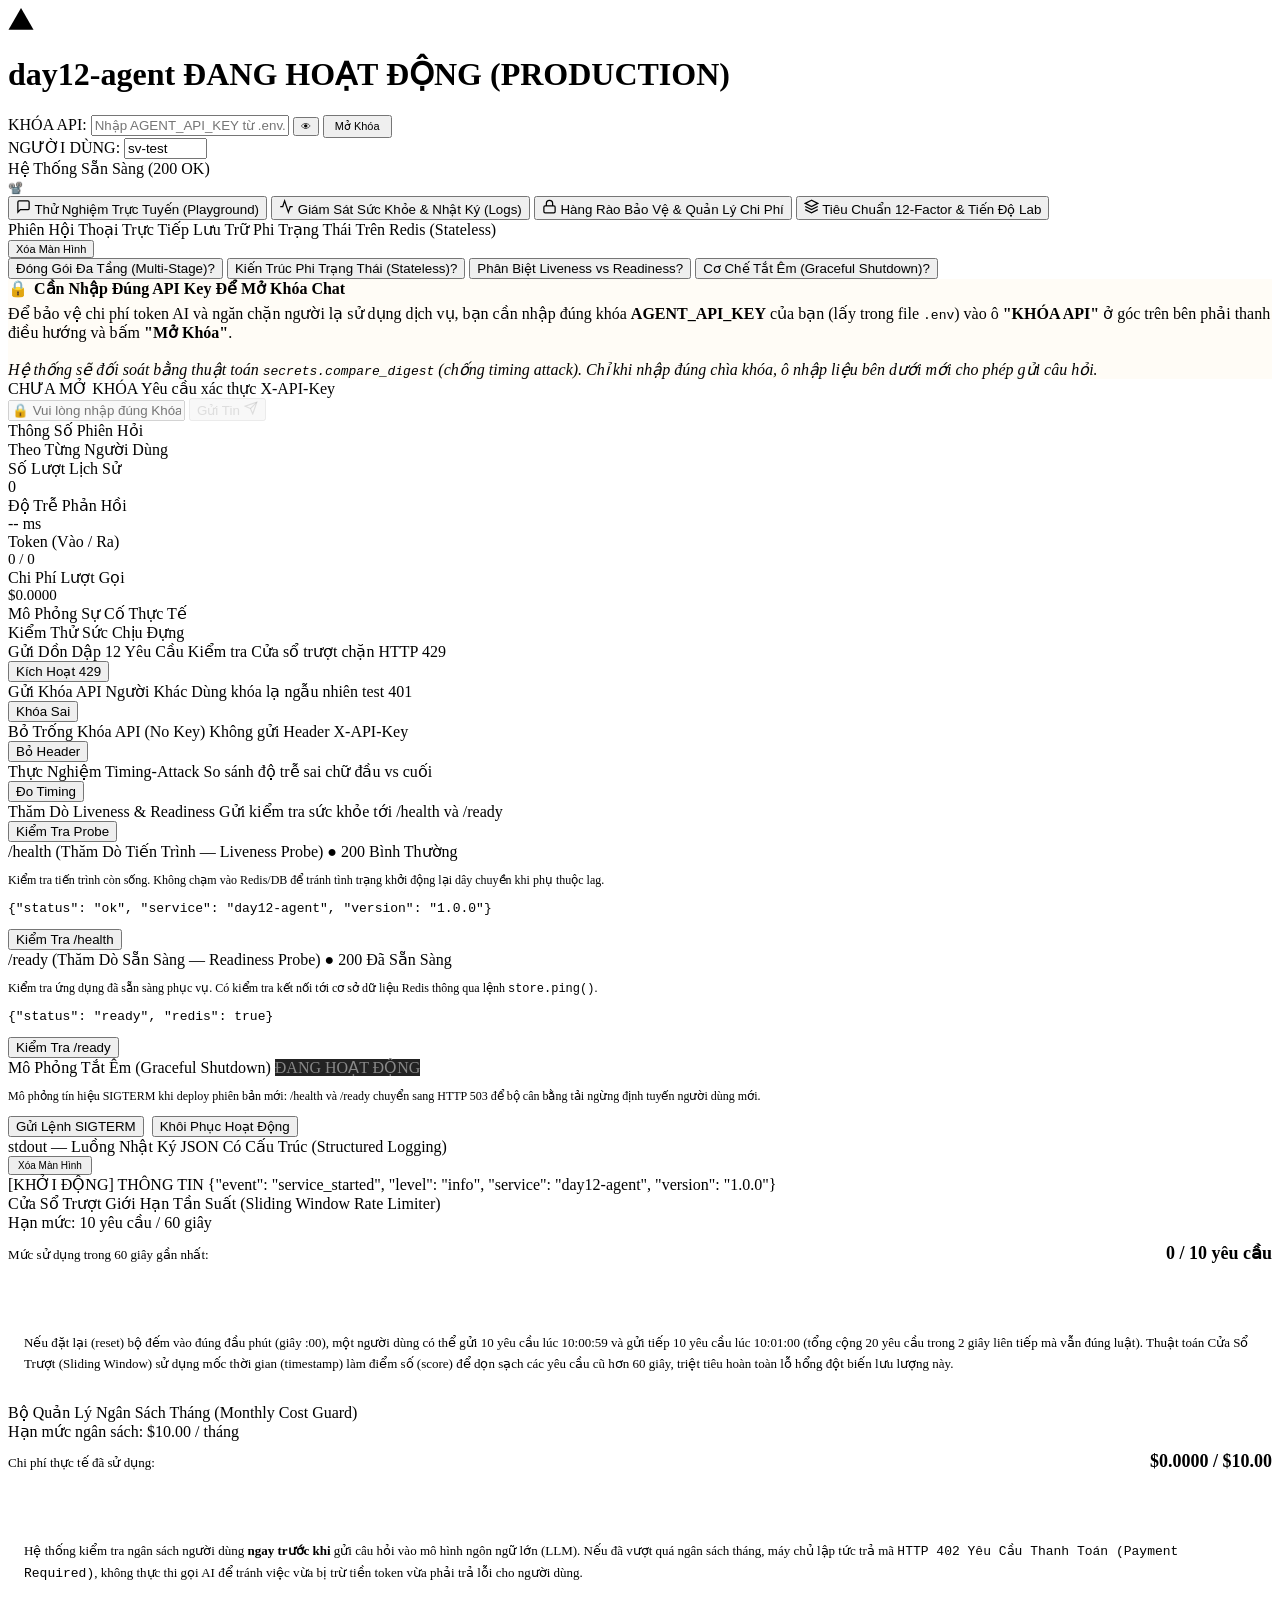
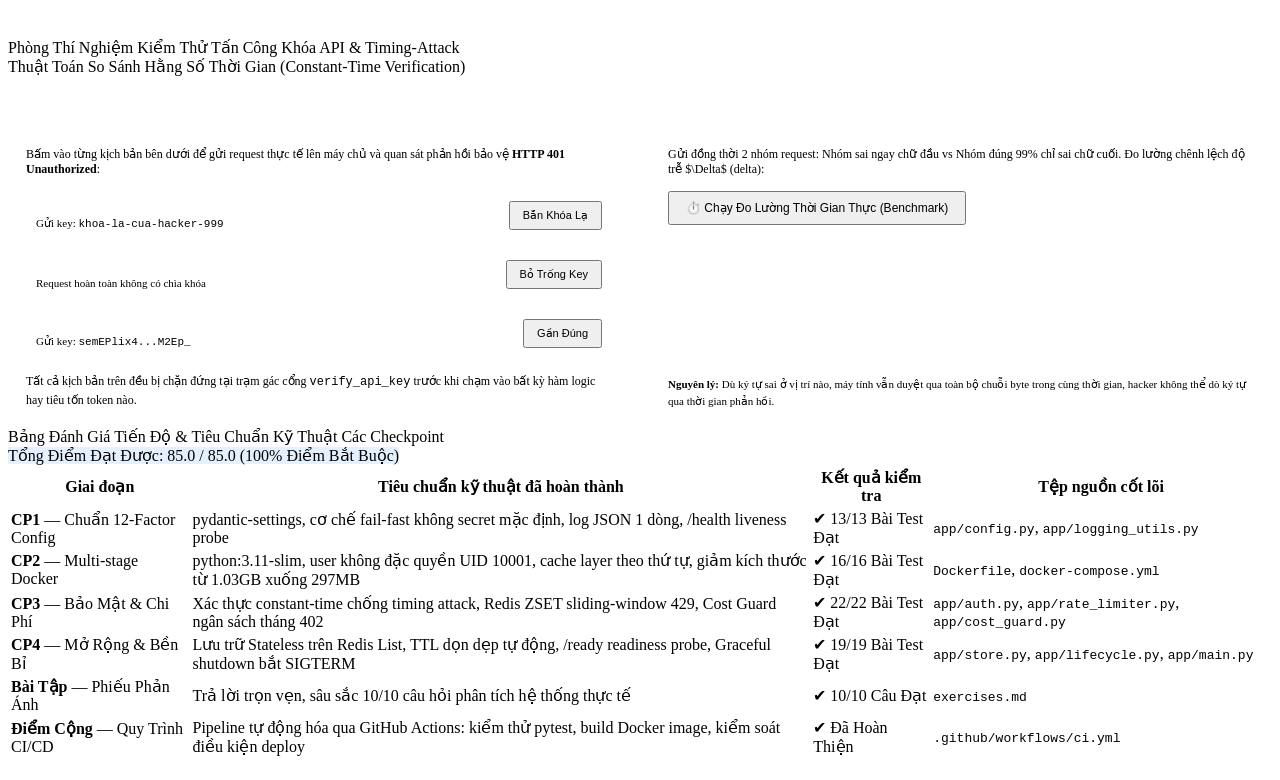
==== commit e8ac1cc0: "x" ====
--- a/app/static/index.html
+++ b/app/static/index.html
@@ -29,10 +29,11 @@
       </div>
 
       <div class="header-controls">
-        <div class="api-key-box" title="Khóa xác thực API gửi qua Header X-API-Key">
+        <div class="api-key-box" id="apiKeyBox" title="Khóa xác thực API gửi qua Header X-API-Key">
           <label for="apiKeyInput">KHÓA API:</label>
-          <input type="password" id="apiKeyInput" value="semEPlix4asnvmZbegWViVqfqOV7K1NkK_iqLrM2Epc" placeholder="Nhập X-API-Key">
+          <input type="password" id="apiKeyInput" value="" placeholder="Nhập AGENT_API_KEY từ .env..." style="width: 190px;">
           <button id="toggleKeyBtn" class="btn-secondary" style="padding: 2px 6px; font-size: 10px;" title="Hiện / Ẩn Khóa API">👁</button>
+          <button id="verifyKeyBtn" class="btn-primary" style="padding: 3px 10px; font-size: 11px; white-space: nowrap;" title="Kiểm tra khóa và mở khóa phiên chat">Mở Khóa</button>
         </div>
 
         <div class="api-key-box" title="Mã định danh người dùng gửi qua Header X-User-Id">
@@ -97,23 +98,26 @@
           </div>
 
           <div class="chat-history" id="chatHistory">
-            <!-- Lời chào mở đầu -->
-            <div class="chat-message agent">
-              <div class="chat-bubble">
-                Xin chào! Tôi là <strong>Trợ lý AI Agent</strong> thuộc bài lab <strong>K4 Level 3A — Hạ Tầng Đám Mây & Triển Khai (Cloud Service & Deployment)</strong>.<br><br>
-                Hệ thống backend đã được tích hợp đầy đủ các tiêu chuẩn vận hành production: <strong>Xác thực an toàn (chống timing attack)</strong>, <strong>Cửa sổ trượt giới hạn tần suất (Sliding Window)</strong>, <strong>Hàng rào quản lý ngân sách (Cost Guard)</strong> và <strong>Bộ nhớ hội thoại Redis phi trạng thái (Stateless)</strong>. Bạn có thể gửi câu hỏi hoặc bấm vào các nút thử nghiệm sự cố ở cột bên phải!
+            <!-- Cảnh báo khóa quyền truy cập ban đầu -->
+            <div class="chat-message agent" id="lockedNoticeMessage">
+              <div class="chat-bubble" style="border-color: rgba(245, 166, 35, 0.4); background: rgba(245, 166, 35, 0.04);">
+                <div style="font-weight: 600; color: var(--accent-amber); margin-bottom: 6px; display: flex; align-items: center; gap: 6px;">
+                  <span>🔒</span> Cần Nhập Đúng API Key Để Mở Khóa Chat
+                </div>
+                Để bảo vệ chi phí token AI và ngăn chặn người lạ sử dụng dịch vụ, bạn cần nhập đúng khóa <strong>AGENT_API_KEY</strong> của bạn (lấy trong file <code>.env</code>) vào ô <strong>"KHÓA API"</strong> ở góc trên bên phải thanh điều hướng và bấm <strong>"Mở Khóa"</strong>.<br><br>
+                <em>Hệ thống sẽ đối soát bằng thuật toán <code>secrets.compare_digest</code> (chống timing attack). Chỉ khi nhập đúng chìa khóa, ô nhập liệu bên dưới mới cho phép gửi câu hỏi.</em>
               </div>
               <div class="message-meta">
-                <span class="meta-pill">HỆ THỐNG</span>
-                <span>Dịch vụ: day12-agent phiên bản 1.0.0</span>
-              </div>
-            </div>
-          </div>
-
-          <!-- Ô nhập tin nhắn -->
+                <span class="meta-pill" id="lockStatusPill" style="color: var(--accent-amber); border-color: rgba(245, 166, 35, 0.3);">CHƯA MỞ KHÓA</span>
+                <span>Yêu cầu xác thực X-API-Key</span>
+              </div>
+            </div>
+          </div>
+
+          <!-- Ô nhập tin nhắn (mặc định khóa cho đến khi nhập đúng key) -->
           <form id="chatForm" class="chat-input-bar">
-            <input type="text" id="questionInput" placeholder="Nhập câu hỏi của bạn cho AI Agent (Nhấn Enter để gửi)..." autocomplete="off" required>
-            <button type="submit" class="btn-primary" id="sendBtn">
+            <input type="text" id="questionInput" placeholder="🔒 Vui lòng nhập đúng Khóa API ở trên và bấm 'Mở Khóa' để bắt đầu trò chuyện..." autocomplete="off" disabled required>
+            <button type="submit" class="btn-primary" id="sendBtn" disabled style="opacity: 0.4; cursor: not-allowed;">
               Gửi Tin
               <svg width="14" height="14" viewBox="0 0 24 24" fill="none" stroke="currentColor" stroke-width="2"><line x1="22" y1="2" x2="11" y2="13"></line><polygon points="22 2 15 22 11 13 2 9 22 2"></polygon></svg>
             </button>
@@ -165,10 +169,26 @@
 
               <div class="sim-item">
                 <div class="desc">
-                  <span class="title">Gửi Sai Khóa Xác Thực API</span>
-                  <span class="sub">Kiểm tra bảo mật trả về HTTP 401</span>
-                </div>
-                <button class="btn-secondary" id="simInvalidKeyBtn">Kích Hoạt 401</button>
+                  <span class="title">Gửi Khóa API Người Khác</span>
+                  <span class="sub">Dùng khóa lạ ngẫu nhiên test 401</span>
+                </div>
+                <button class="btn-secondary" id="simInvalidKeyBtn">Khóa Sai</button>
+              </div>
+
+              <div class="sim-item">
+                <div class="desc">
+                  <span class="title">Bỏ Trống Khóa API (No Key)</span>
+                  <span class="sub">Không gửi Header X-API-Key</span>
+                </div>
+                <button class="btn-secondary" id="simMissingKeyBtn">Bỏ Header</button>
+              </div>
+
+              <div class="sim-item">
+                <div class="desc">
+                  <span class="title">Thực Nghiệm Timing-Attack</span>
+                  <span class="sub">So sánh độ trễ sai chữ đầu vs cuối</span>
+                </div>
+                <button class="btn-secondary" id="simTimingBtn">Đo Timing</button>
               </div>
 
               <div class="sim-item">
@@ -176,7 +196,7 @@
                   <span class="title">Thăm Dò Liveness & Readiness</span>
                   <span class="sub">Gửi kiểm tra sức khỏe tới /health và /ready</span>
                 </div>
-                <button class="btn-secondary" id="simProbesBtn">Kiểm Tra Cổng Thăm Dò</button>
+                <button class="btn-secondary" id="simProbesBtn">Kiểm Tra Probe</button>
               </div>
             </div>
           </div>
@@ -304,6 +324,95 @@
           </div>
         </div>
       </div>
+
+      <!-- ─────────────────────────────────────────────────────────────
+           PHÒNG THÍ NGHIỆM TẤN CÔNG KHÓA API & TIMING-ATTACK
+           ───────────────────────────────────────────────────────────── -->
+      <div class="vercel-card" style="margin-top: 24px;">
+        <div class="card-header">
+          <div class="card-title">Phòng Thí Nghiệm Kiểm Thử Tấn Công Khóa API & Timing-Attack</div>
+          <span class="sub">Thuật Toán So Sánh Hằng Số Thời Gian (Constant-Time Verification)</span>
+        </div>
+
+        <div style="display: grid; grid-template-columns: repeat(auto-fit, minmax(320px, 1fr)); gap: 20px; margin-top: 16px;">
+          <!-- Cột 1: Các kịch bản tấn công bằng API Key khác -->
+          <div style="background: var(--card-surface); padding: 18px; border-radius: var(--radius-md); border: 1px solid var(--border-subtle); display: flex; flex-direction: column;">
+            <div style="font-weight: 600; color: #fff; margin-bottom: 8px; font-size: 14px;">
+              1. Thử Nghiệm Các Dạng Khóa API Bất Hợp Pháp
+            </div>
+            <p style="font-size: 12px; color: var(--text-muted); margin-bottom: 14px;">
+              Bấm vào từng kịch bản bên dưới để gửi request thực tế lên máy chủ và quan sát phản hồi bảo vệ <strong>HTTP 401 Unauthorized</strong>:
+            </p>
+            
+            <div style="display: flex; flex-direction: column; gap: 10px;">
+              <div style="display: flex; justify-content: space-between; align-items: center; padding: 10px; background: rgba(255, 255, 255, 0.02); border-radius: 6px; border: 1px solid var(--border-subtle);">
+                <div>
+                  <div style="font-size: 13px; font-weight: 500; color: #fff;">Khóa Giả Mạo / Khóa Lạ</div>
+                  <div style="font-size: 11px; color: var(--text-muted);">Gửi key: <code>khoa-la-cua-hacker-999</code></div>
+                </div>
+                <button class="btn-secondary" id="attackOtherKeyBtn" style="font-size: 11px; padding: 6px 12px;">Bắn Khóa Lạ</button>
+              </div>
+
+              <div style="display: flex; justify-content: space-between; align-items: center; padding: 10px; background: rgba(255, 255, 255, 0.02); border-radius: 6px; border: 1px solid var(--border-subtle);">
+                <div>
+                  <div style="font-size: 13px; font-weight: 500; color: #fff;">Bỏ Trống Header X-API-Key</div>
+                  <div style="font-size: 11px; color: var(--text-muted);">Request hoàn toàn không có chìa khóa</div>
+                </div>
+                <button class="btn-secondary" id="attackMissingKeyBtn" style="font-size: 11px; padding: 6px 12px;">Bỏ Trống Key</button>
+              </div>
+
+              <div style="display: flex; justify-content: space-between; align-items: center; padding: 10px; background: rgba(255, 255, 255, 0.02); border-radius: 6px; border: 1px solid var(--border-subtle);">
+                <div>
+                  <div style="font-size: 13px; font-weight: 500; color: #fff;">Khóa Gần Đúng (Sai chữ cuối)</div>
+                  <div style="font-size: 11px; color: var(--text-muted);">Gửi key: <code>semEPlix4...M2Ep_</code></div>
+                </div>
+                <button class="btn-secondary" id="attackNearMatchKeyBtn" style="font-size: 11px; padding: 6px 12px;">Gần Đúng</button>
+              </div>
+            </div>
+
+            <div style="margin-top: 14px; font-size: 12px; color: var(--text-secondary); line-height: 1.5;">
+              Tất cả kịch bản trên đều bị chặn đứng tại trạm gác cổng <code>verify_api_key</code> trước khi chạm vào bất kỳ hàm logic hay tiêu tốn token nào.
+            </div>
+          </div>
+
+          <!-- Cột 2: Benchmark Timing-Attack thực tế -->
+          <div style="background: var(--card-surface); padding: 18px; border-radius: var(--radius-md); border: 1px solid var(--border-subtle); display: flex; flex-direction: column;">
+            <div style="font-weight: 600; color: #fff; margin-bottom: 8px; font-size: 14px;">
+              2. Thực Nghiệm Đo Lường Timing-Attack (CPU Constant-Time)
+            </div>
+            <p style="font-size: 12px; color: var(--text-muted); margin-bottom: 14px;">
+              Gửi đồng thời 2 nhóm request: Nhóm sai ngay chữ đầu vs Nhóm đúng 99% chỉ sai chữ cuối. Đo lường chênh lệch độ trễ $\Delta$ (delta):
+            </p>
+
+            <button class="btn-primary" id="runTimingBenchmarkBtn" style="margin-bottom: 14px; align-self: flex-start; font-size: 12px; padding: 8px 16px;">
+              ⏱️ Chạy Đo Lường Thời Gian Thực (Benchmark)
+            </button>
+
+            <!-- Kết quả đo lường trực quan -->
+            <div id="timingResultsBox" style="display: none; background: #000; padding: 14px; border-radius: 6px; border: 1px solid var(--border-default); font-size: 12px; font-family: var(--font-mono);">
+              <div style="display: flex; justify-content: space-between; margin-bottom: 8px;">
+                <span style="color: var(--text-secondary);">Sai ký tự đầu tiên (x...):</span>
+                <span id="timingWrongFirst" style="color: var(--accent-cyan); font-weight: 600;">-- ms</span>
+              </div>
+              <div style="display: flex; justify-content: space-between; margin-bottom: 8px;">
+                <span style="color: var(--text-secondary);">Sai ký tự cuối cùng (sem..._):</span>
+                <span id="timingWrongLast" style="color: var(--accent-amber); font-weight: 600;">-- ms</span>
+              </div>
+              <div style="display: flex; justify-content: space-between; padding-top: 8px; border-top: 1px dashed var(--border-subtle); margin-bottom: 10px;">
+                <span style="color: #fff; font-weight: 600;">Chênh lệch thời gian (|Δ|):</span>
+                <span id="timingDelta" style="color: var(--accent-green); font-weight: 600;">-- ms</span>
+              </div>
+              <div id="timingVerdictBadge" class="status-pill-ok" style="display: block; text-align: center; font-size: 11px; padding: 6px;">
+                ✔ AN TOÀN TUYỆT ĐỐI: secrets.compare_digest() bảo vệ hằng số thời gian
+              </div>
+            </div>
+
+            <div style="margin-top: auto; padding-top: 12px; font-size: 11px; color: var(--text-muted); line-height: 1.5;">
+              <strong>Nguyên lý:</strong> Dù ký tự sai ở vị trí nào, máy tính vẫn duyệt qua toàn bộ chuỗi byte trong cùng thời gian, hacker không thể dò ký tự qua thời gian phản hồi.
+            </div>
+          </div>
+        </div>
+      </div>
     </section>
 
     <!-- ─────────────────────────────────────────────────────────────
